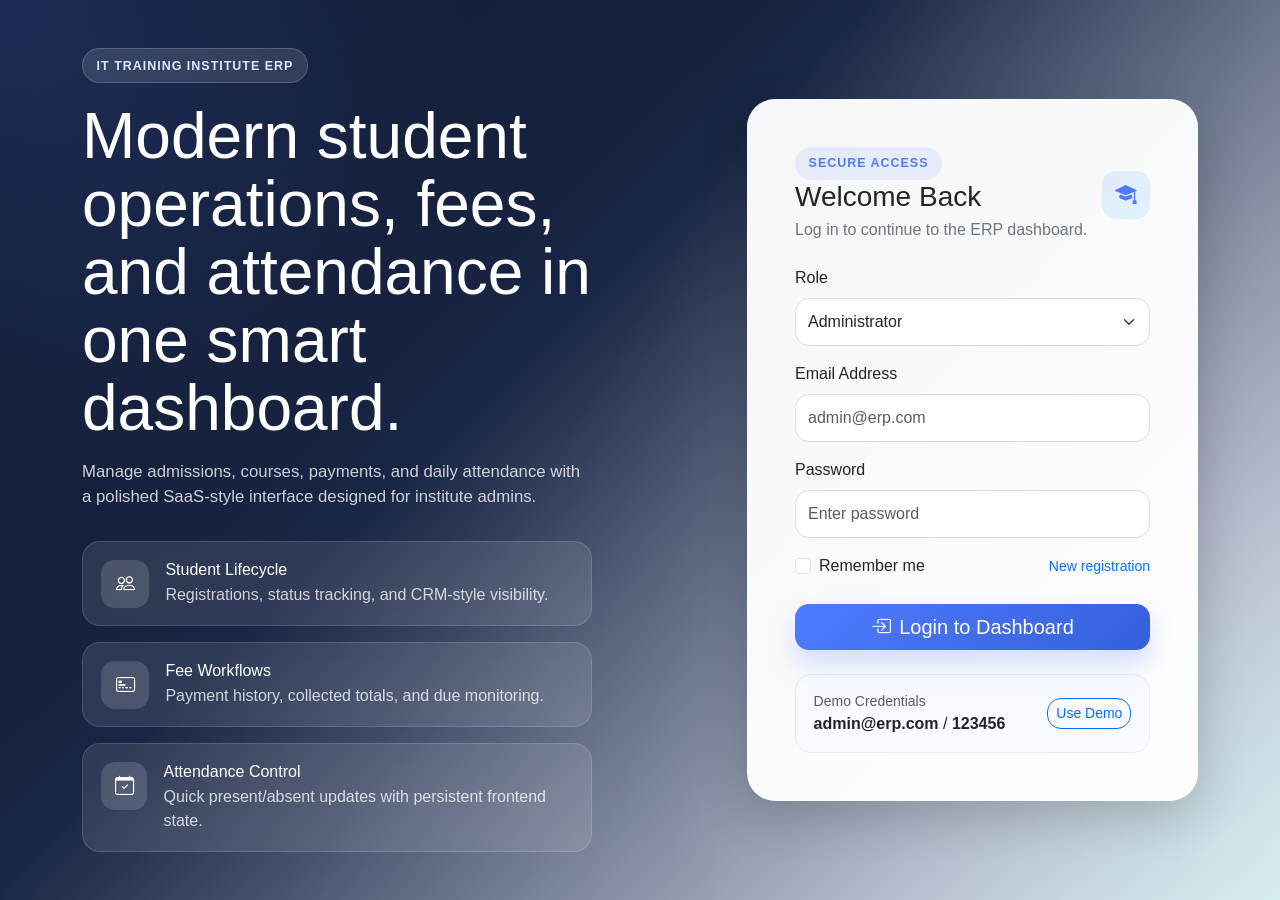
==== index.html @ 1c3b28e7 "first commit" ====
<!DOCTYPE html>
<html lang="en">

<head>
    <meta charset="UTF-8">
    <meta name="viewport" content="width=device-width, initial-scale=1.0">
    <title>ERP Login</title>
    <link href="https://cdn.jsdelivr.net/npm/bootstrap@5.3.3/dist/css/bootstrap.min.css" rel="stylesheet">
    <link rel="stylesheet" href="https://cdn.jsdelivr.net/npm/bootstrap-icons@1.11.3/font/bootstrap-icons.min.css">
    <link rel="stylesheet" href="css/style.css">
</head>

<body class="auth-body" data-page="login">
    <main class="auth-wrapper">
        <section class="auth-hero">
            <div class="auth-overlay"></div>
            <div class="container position-relative">
                <div class="row align-items-center min-vh-100 py-5">
                    <div class="col-lg-6 pe-lg-5">
                        <span class="auth-badge">IT Training Institute ERP</span>
                        <h1 class="auth-title">Modern student operations, fees, and attendance in one smart dashboard.</h1>
                        <p class="auth-copy">
                            Manage admissions, courses, payments, and daily attendance with a polished SaaS-style
                            interface designed for institute admins.
                        </p>
                        <div class="auth-feature-grid">
                            <article class="glass-tile">
                                <i class="bi bi-people"></i>
                                <div>
                                    <h3>Student Lifecycle</h3>
                                    <p>Registrations, status tracking, and CRM-style visibility.</p>
                                </div>
                            </article>
                            <article class="glass-tile">
                                <i class="bi bi-credit-card-2-front"></i>
                                <div>
                                    <h3>Fee Workflows</h3>
                                    <p>Payment history, collected totals, and due monitoring.</p>
                                </div>
                            </article>
                            <article class="glass-tile">
                                <i class="bi bi-calendar-check"></i>
                                <div>
                                    <h3>Attendance Control</h3>
                                    <p>Quick present/absent updates with persistent frontend state.</p>
                                </div>
                            </article>
                        </div>
                    </div>

                    <div class="col-lg-5 ms-auto">
                        <div class="auth-card card border-0 shadow-lg">
                            <div class="card-body p-4 p-lg-5">
                                <div class="d-flex align-items-center justify-content-between mb-4">
                                    <div>
                                        <span class="section-kicker">Secure Access</span>
                                        <h2 class="h3 mb-1">Welcome Back</h2>
                                        <p class="text-secondary mb-0">Log in to continue to the ERP dashboard.</p>
                                    </div>
                                    <div class="brand-chip">
                                        <i class="bi bi-mortarboard-fill"></i>
                                    </div>
                                </div>

                                <form id="loginForm" novalidate>
                                    <div class="mb-3">
                                        <label for="userRole" class="form-label">Role</label>
                                        <select class="form-select" id="userRole" required>
                                            <option value="Administrator">Administrator</option>
                                            <option value="Faculty Coordinator">Faculty Coordinator</option>
                                            <option value="Accounts Manager">Accounts Manager</option>
                                        </select>
                                    </div>

                                    <div class="mb-3">
                                        <label for="userEmail" class="form-label">Email Address</label>
                                        <input type="email" class="form-control" id="userEmail" placeholder="admin@erp.com" required>
                                    </div>

                                    <div class="mb-3">
                                        <label for="userPassword" class="form-label">Password</label>
                                        <input type="password" class="form-control" id="userPassword" placeholder="Enter password" required>
                                    </div>

                                    <div class="d-flex justify-content-between align-items-center mb-4">
                                        <div class="form-check">
                                            <input class="form-check-input" type="checkbox" id="rememberUser">
                                            <label class="form-check-label" for="rememberUser">Remember me</label>
                                        </div>
                                        <a href="registration.html" class="small text-decoration-none">New registration</a>
                                    </div>

                                    <button class="btn btn-primary w-100 btn-lg primary-action" type="submit">
                                        <i class="bi bi-box-arrow-in-right me-2"></i>Login to Dashboard
                                    </button>
                                </form>

                                <div class="demo-login mt-4">
                                    <div>
                                        <span class="text-muted small d-block">Demo Credentials</span>
                                        <strong>admin@erp.com</strong> / <strong>123456</strong>
                                    </div>
                                    <button class="btn btn-outline-primary btn-sm" id="fillDemoBtn" type="button">Use Demo</button>
                                </div>
                            </div>
                        </div>
                    </div>
                </div>
            </div>
        </section>
    </main>

    <script src="https://cdn.jsdelivr.net/npm/bootstrap@5.3.3/dist/js/bootstrap.bundle.min.js"></script>
    <script src="js/script.js"></script>
</body>

</html>
---- css/style.css ----
:root {
    --sidebar-bg: #182544;
    --content-bg: #f4f7fb;
    --panel-bg: #ffffff;
    --primary: #4f7cff;
    --primary-dark: #355fdb;
    --success: #17b26a;
    --warning: #f59e0b;
    --danger: #ef4444;
    --text-main: #182233;
    --text-muted: #6b7280;
    --border-soft: #e6ebf4;
    --shadow-soft: 0 14px 40px rgba(24, 37, 68, 0.08);
    --shadow-strong: 0 24px 64px rgba(15, 23, 42, 0.16);
    --radius-xl: 24px;
    --radius-lg: 18px;
}

* {
    box-sizing: border-box;
}

body {
    margin: 0;
    font-family: "Segoe UI", Tahoma, Geneva, Verdana, sans-serif;
    background: var(--content-bg);
    color: var(--text-main);
}

a {
    text-decoration: none;
}

.auth-body {
    min-height: 100vh;
    background:
        radial-gradient(circle at top left, rgba(79, 124, 255, 0.22), transparent 30%),
        radial-gradient(circle at bottom right, rgba(16, 185, 129, 0.14), transparent 24%),
        linear-gradient(135deg, #0f172a 0%, #182544 40%, #edf2ff 100%);
}

.registration-theme {
    background:
        radial-gradient(circle at top left, rgba(14, 165, 233, 0.18), transparent 30%),
        radial-gradient(circle at bottom right, rgba(245, 158, 11, 0.16), transparent 24%),
        linear-gradient(135deg, #0f172a 0%, #182544 38%, #edf5ff 100%);
}

.auth-wrapper,
.auth-hero {
    position: relative;
}

.auth-overlay {
    position: absolute;
    inset: 0;
    background:
        linear-gradient(115deg, rgba(24, 37, 68, 0.2), transparent 45%),
        linear-gradient(300deg, rgba(255, 255, 255, 0.18), transparent 55%);
}

.auth-badge,
.section-kicker {
    display: inline-flex;
    align-items: center;
    gap: 0.5rem;
    padding: 0.45rem 0.85rem;
    border-radius: 999px;
    font-size: 0.78rem;
    text-transform: uppercase;
    letter-spacing: 0.08em;
    font-weight: 700;
}

.auth-badge {
    color: #dbe7ff;
    background: rgba(255, 255, 255, 0.12);
    border: 1px solid rgba(255, 255, 255, 0.18);
}

.section-kicker {
    color: var(--primary);
    background: rgba(79, 124, 255, 0.1);
}

.auth-title {
    color: #ffffff;
    font-size: clamp(2.4rem, 5vw, 4.2rem);
    line-height: 1.06;
    margin: 1.25rem 0 1rem;
    max-width: 640px;
}

.auth-copy {
    color: rgba(255, 255, 255, 0.78);
    font-size: 1.05rem;
    max-width: 560px;
}

.auth-feature-grid,
.stack-info {
    display: grid;
    gap: 1rem;
    margin-top: 2rem;
}

.glass-tile,
.stack-info-item {
    display: flex;
    gap: 1rem;
    align-items: flex-start;
    padding: 1.1rem 1.15rem;
    border-radius: var(--radius-lg);
    background: rgba(255, 255, 255, 0.1);
    border: 1px solid rgba(255, 255, 255, 0.14);
    backdrop-filter: blur(8px);
    color: #ffffff;
}

.glass-tile i,
.stack-info-item i,
.brand-chip,
.btn-icon {
    width: 48px;
    height: 48px;
    display: inline-flex;
    align-items: center;
    justify-content: center;
    border-radius: 14px;
}

.glass-tile i,
.stack-info-item i {
    background: rgba(255, 255, 255, 0.14);
    font-size: 1.2rem;
}

.glass-tile h3,
.stack-info-item h3 {
    font-size: 1rem;
    margin-bottom: 0.25rem;
}

.glass-tile p,
.stack-info-item p {
    margin: 0;
    color: rgba(255, 255, 255, 0.78);
}

.auth-card {
    border-radius: 28px;
    background: rgba(255, 255, 255, 0.96);
    box-shadow: var(--shadow-strong);
}

.brand-chip {
    background: linear-gradient(135deg, rgba(79, 124, 255, 0.12), rgba(24, 182, 246, 0.12));
    color: var(--primary);
    font-size: 1.35rem;
}

.btn-icon {
    background: #f3f6fb;
    color: var(--text-main);
    border: 1px solid var(--border-soft);
}

.form-control,
.form-select,
.btn {
    border-radius: 14px;
}

.form-control,
.form-select {
    min-height: 48px;
    border-color: #d7dfec;
}

.form-control:focus,
.form-select:focus {
    border-color: rgba(79, 124, 255, 0.55);
    box-shadow: 0 0 0 0.25rem rgba(79, 124, 255, 0.14);
}

.primary-action {
    background: linear-gradient(135deg, var(--primary), var(--primary-dark));
    border: none;
    box-shadow: 0 14px 28px rgba(79, 124, 255, 0.24);
}

.primary-action:hover {
    transform: translateY(-1px);
    background: linear-gradient(135deg, #5f89ff, #2f58d9);
}

.demo-login {
    display: flex;
    justify-content: space-between;
    align-items: center;
    gap: 1rem;
    padding: 1rem 1.1rem;
    border-radius: 16px;
    background: #f8faff;
    border: 1px solid var(--border-soft);
}

.erp-shell {
    display: flex;
    min-height: 100vh;
}

.sidebar {
    width: 280px;
    background:
        linear-gradient(180deg, rgba(255, 255, 255, 0.03), transparent 32%),
        var(--sidebar-bg);
    color: #f8fbff;
    position: fixed;
    inset: 0 auto 0 0;
    z-index: 1030;
    padding: 1.5rem 1.1rem;
    display: flex;
    flex-direction: column;
    gap: 1.5rem;
    box-shadow: 16px 0 34px rgba(24, 37, 68, 0.12);
}

.sidebar-brand {
    display: flex;
    gap: 0.9rem;
    align-items: center;
    padding: 0.7rem;
}

.sidebar-brand-icon {
    width: 48px;
    height: 48px;
    display: inline-flex;
    align-items: center;
    justify-content: center;
    border-radius: 16px;
    background: linear-gradient(135deg, rgba(79, 124, 255, 0.35), rgba(14, 165, 233, 0.24));
    font-size: 1.2rem;
}

.sidebar-brand h2 {
    font-size: 1.05rem;
    margin: 0;
}

.sidebar-brand p {
    margin: 0;
    color: rgba(255, 255, 255, 0.6);
    font-size: 0.85rem;
}

.sidebar-nav {
    display: grid;
    gap: 0.35rem;
}

.sidebar-link {
    display: flex;
    align-items: center;
    gap: 0.9rem;
    padding: 0.95rem 1rem;
    border-radius: 16px;
    color: rgba(255, 255, 255, 0.74);
    transition: all 0.2s ease;
}

.sidebar-link:hover,
.sidebar-link.active {
    color: #ffffff;
    background: rgba(255, 255, 255, 0.1);
    transform: translateX(4px);
}

.sidebar-footer {
    margin-top: auto;
    padding: 1rem;
    border-radius: 18px;
    background: rgba(255, 255, 255, 0.08);
}

.erp-main {
    margin-left: 280px;
    width: calc(100% - 280px);
    min-height: 100vh;
}

.topbar {
    position: sticky;
    top: 0;
    z-index: 1020;
    background: rgba(244, 247, 251, 0.92);
    backdrop-filter: blur(8px);
    border-bottom: 1px solid rgba(230, 235, 244, 0.9);
}

.topbar-inner {
    display: flex;
    align-items: center;
    justify-content: space-between;
    gap: 1rem;
    padding: 1.15rem 2rem;
}

.topbar h1,
.panel-header h2 {
    margin: 0;
}

.topbar p {
    margin: 0;
    color: var(--text-muted);
}

.topbar-user {
    display: flex;
    align-items: center;
    gap: 0.85rem;
    padding: 0.55rem 0.85rem;
    border-radius: 16px;
    background: #ffffff;
    border: 1px solid var(--border-soft);
    box-shadow: var(--shadow-soft);
}

.topbar-user img {
    width: 42px;
    height: 42px;
    object-fit: cover;
    border-radius: 14px;
}

.content-area {
    padding: 2rem;
}

.page-head,
.panel-header,
.panel-toolbar {
    display: flex;
    align-items: center;
    justify-content: space-between;
    gap: 1rem;
}

.page-head {
    align-items: flex-start;
    margin-bottom: 1.75rem;
}

.with-action {
    align-items: end;
}

.page-title {
    font-size: 1.9rem;
    margin: 0.45rem 0 0.4rem;
}

.metric-card,
.panel-card {
    border-radius: var(--radius-xl);
    background: var(--panel-bg);
    box-shadow: var(--shadow-soft);
    border: 1px solid rgba(230, 235, 244, 0.8);
}

.metric-card {
    padding: 1.5rem;
    display: flex;
    align-items: center;
    justify-content: space-between;
    gap: 1rem;
    min-height: 150px;
    position: relative;
    overflow: hidden;
}

.metric-card::after {
    content: "";
    position: absolute;
    right: -24px;
    bottom: -24px;
    width: 110px;
    height: 110px;
    border-radius: 50%;
    opacity: 0.18;
}

.metric-card.primary::after {
    background: var(--primary);
}

.metric-card.success::after {
    background: var(--success);
}

.metric-card.warning::after {
    background: var(--warning);
}

.metric-card span {
    display: block;
    color: var(--text-muted);
    font-weight: 600;
}

.metric-card h3 {
    font-size: 2rem;
    margin: 0.45rem 0;
}

.metric-card small,
.panel-header p {
    color: var(--text-muted);
}

.metric-card i {
    font-size: 2rem;
    width: 64px;
    height: 64px;
    display: inline-flex;
    align-items: center;
    justify-content: center;
    border-radius: 18px;
    background: #f8faff;
}

.panel-card {
    padding: 1.35rem;
}

.panel-header,
.panel-toolbar {
    margin-bottom: 1rem;
}

.search-box {
    position: relative;
    max-width: 360px;
    width: 100%;
}

.search-box i {
    position: absolute;
    left: 14px;
    top: 50%;
    transform: translateY(-50%);
    color: var(--text-muted);
}

.search-box input {
    padding-left: 2.4rem;
}

.custom-table thead th {
    border-bottom-width: 1px;
    border-color: var(--border-soft);
    color: var(--text-muted);
    font-size: 0.82rem;
    text-transform: uppercase;
    letter-spacing: 0.05em;
    font-weight: 700;
}

.custom-table tbody td {
    padding-top: 1rem;
    padding-bottom: 1rem;
    border-color: #eef2f8;
}

.status-badge {
    display: inline-flex;
    padding: 0.45rem 0.8rem;
    border-radius: 999px;
    font-size: 0.78rem;
    font-weight: 700;
}

.status-active,
.status-paid,
.status-present {
    background: rgba(23, 178, 106, 0.12);
    color: #0f9f5c;
}

.status-pending,
.status-partial {
    background: rgba(245, 158, 11, 0.12);
    color: #c68000;
}

.status-completed {
    background: rgba(79, 124, 255, 0.12);
    color: var(--primary-dark);
}

.status-absent {
    background: rgba(239, 68, 68, 0.12);
    color: #d63636;
}

.table-action-group,
.attendance-actions {
    display: flex;
    gap: 0.5rem;
}

.table-action-group {
    justify-content: flex-end;
}

.table-action-btn {
    width: 38px;
    height: 38px;
    border-radius: 12px;
    display: inline-flex;
    align-items: center;
    justify-content: center;
    border: 1px solid var(--border-soft);
    background: #ffffff;
    color: var(--text-main);
    transition: all 0.2s ease;
}

.table-action-btn:hover {
    transform: translateY(-1px);
    box-shadow: var(--shadow-soft);
}

.course-card {
    height: 100%;
    position: relative;
    overflow: hidden;
}

.course-card::before {
    content: "";
    position: absolute;
    inset: auto -35px -35px auto;
    width: 120px;
    height: 120px;
    border-radius: 50%;
    background: rgba(79, 124, 255, 0.08);
}

.course-price {
    font-size: 1.8rem;
    font-weight: 700;
}

.meta-chip-group {
    display: flex;
    flex-wrap: wrap;
    gap: 0.5rem;
    margin: 1rem 0 1.25rem;
}

.meta-chip {
    display: inline-flex;
    gap: 0.4rem;
    align-items: center;
    padding: 0.5rem 0.75rem;
    border-radius: 999px;
    background: #f5f8ff;
    color: var(--text-main);
    font-weight: 600;
    font-size: 0.82rem;
}

.insight-list,
.attendance-summary {
    display: grid;
    gap: 1rem;
}

.insight-item,
.attendance-summary-card {
    padding: 1rem 1.1rem;
    border-radius: 18px;
    background: #f8faff;
    border: 1px solid var(--border-soft);
}

.insight-item h3,
.attendance-summary-card h3 {
    margin: 0;
    font-size: 1.45rem;
}

.insight-item p,
.attendance-summary-card p {
    margin: 0.35rem 0 0;
    color: var(--text-muted);
}

.attendance-summary {
    grid-template-columns: repeat(4, minmax(0, 1fr));
    margin-bottom: 1.25rem;
}

.date-filter {
    min-width: 220px;
}

.profile-card {
    display: flex;
    flex-direction: column;
    align-items: center;
    text-align: center;
    height: 100%;
}

.profile-avatar {
    width: 120px;
    height: 120px;
    border-radius: 28px;
    object-fit: cover;
    margin-bottom: 1rem;
    box-shadow: var(--shadow-soft);
}

.empty-state {
    padding: 2rem;
    text-align: center;
    color: var(--text-muted);
}

.empty-state i {
    display: block;
    font-size: 2rem;
    margin-bottom: 0.5rem;
    color: var(--primary);
}

.modal-content {
    border-radius: 24px;
    box-shadow: var(--shadow-strong);
}

.modal-header,
.modal-footer {
    border-color: var(--border-soft);
}

@media (max-width: 991px) {
    .sidebar {
        position: static;
        width: 100%;
        border-radius: 0 0 24px 24px;
    }

    .erp-shell {
        flex-direction: column;
    }

    .erp-main {
        width: 100%;
        margin-left: 0;
    }

    .topbar-inner,
    .content-area {
        padding-left: 1.25rem;
        padding-right: 1.25rem;
    }

    .attendance-summary {
        grid-template-columns: repeat(2, minmax(0, 1fr));
    }
}

@media (max-width: 767px) {
    .auth-title {
        font-size: 2.35rem;
    }

    .topbar-inner,
    .page-head,
    .panel-header,
    .panel-toolbar {
        flex-direction: column;
        align-items: flex-start;
    }

    .demo-login,
    .attendance-actions,
    .table-action-group {
        flex-wrap: wrap;
    }

    .attendance-summary {
        grid-template-columns: 1fr;
    }

    .date-filter,
    .search-box {
        max-width: 100%;
        width: 100%;
    }
}
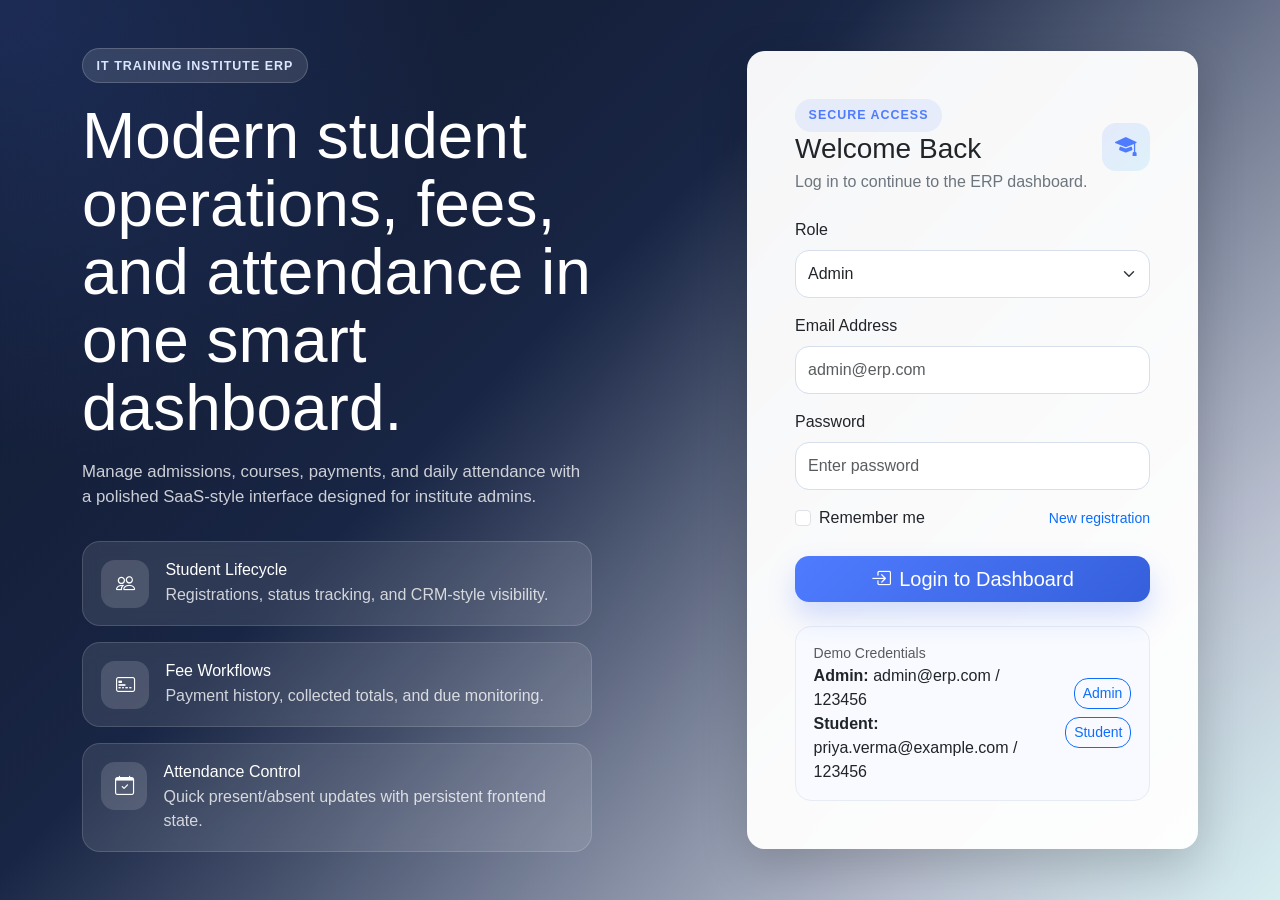
==== commit fc674efd: "Same change in attendence and student-dashbord" ====
--- a/index.html
+++ b/index.html
@@ -66,9 +66,8 @@
                                     <div class="mb-3">
                                         <label for="userRole" class="form-label">Role</label>
                                         <select class="form-select" id="userRole" required>
-                                            <option value="Administrator">Administrator</option>
-                                            <option value="Faculty Coordinator">Faculty Coordinator</option>
-                                            <option value="Accounts Manager">Accounts Manager</option>
+                                            <option value="admin">Admin</option>
+                                            <option value="student">Student</option>
                                         </select>
                                     </div>
 
@@ -90,6 +89,8 @@
                                         <a href="registration.html" class="small text-decoration-none">New registration</a>
                                     </div>
 
+                                    <p class="text-danger small fw-semibold mb-3 d-none" id="loginMessage"></p>
+
                                     <button class="btn btn-primary w-100 btn-lg primary-action" type="submit">
                                         <i class="bi bi-box-arrow-in-right me-2"></i>Login to Dashboard
                                     </button>
@@ -98,9 +99,13 @@
                                 <div class="demo-login mt-4">
                                     <div>
                                         <span class="text-muted small d-block">Demo Credentials</span>
-                                        <strong>admin@erp.com</strong> / <strong>123456</strong>
+                                        <strong>Admin:</strong> admin@erp.com / 123456<br>
+                                        <strong>Student:</strong> priya.verma@example.com / 123456
                                     </div>
-                                    <button class="btn btn-outline-primary btn-sm" id="fillDemoBtn" type="button">Use Demo</button>
+                                    <div class="d-flex gap-2 flex-wrap justify-content-end">
+                                        <button class="btn btn-outline-primary btn-sm" id="fillAdminDemoBtn" type="button">Admin</button>
+                                        <button class="btn btn-outline-primary btn-sm" id="fillStudentDemoBtn" type="button">Student</button>
+                                    </div>
                                 </div>
                             </div>
                         </div>
--- a/css/style.css
+++ b/css/style.css
@@ -14,10 +14,16 @@
     --shadow-strong: 0 24px 64px rgba(15, 23, 42, 0.16);
     --radius-xl: 24px;
     --radius-lg: 18px;
+    --ease-smooth: cubic-bezier(0.22, 1, 0.36, 1);
 }
 
 * {
     box-sizing: border-box;
+}
+
+html {
+    max-width: 100%;
+    overflow-x: hidden;
 }
 
 body {
@@ -25,10 +31,19 @@
     font-family: "Segoe UI", Tahoma, Geneva, Verdana, sans-serif;
     background: var(--content-bg);
     color: var(--text-main);
+    text-rendering: optimizeLegibility;
+    max-width: 100%;
+    overflow-x: hidden;
 }
 
 a {
     text-decoration: none;
+}
+
+img,
+canvas,
+svg {
+    max-width: 100%;
 }
 
 .auth-body {
@@ -49,6 +64,7 @@
 .auth-wrapper,
 .auth-hero {
     position: relative;
+    overflow: hidden;
 }
 
 .auth-overlay {
@@ -57,6 +73,7 @@
     background:
         linear-gradient(115deg, rgba(24, 37, 68, 0.2), transparent 45%),
         linear-gradient(300deg, rgba(255, 255, 255, 0.18), transparent 55%);
+    animation: ambientShift 14s ease-in-out infinite alternate;
 }
 
 .auth-badge,
@@ -115,6 +132,14 @@
     border: 1px solid rgba(255, 255, 255, 0.14);
     backdrop-filter: blur(8px);
     color: #ffffff;
+    transition: transform 0.28s var(--ease-smooth), background 0.28s ease, border-color 0.28s ease;
+}
+
+.glass-tile:hover,
+.stack-info-item:hover {
+    transform: translateY(-4px);
+    background: rgba(255, 255, 255, 0.15);
+    border-color: rgba(255, 255, 255, 0.26);
 }
 
 .glass-tile i,
@@ -151,6 +176,7 @@
     border-radius: 28px;
     background: rgba(255, 255, 255, 0.96);
     box-shadow: var(--shadow-strong);
+    animation: floatIn 0.72s var(--ease-smooth) both;
 }
 
 .brand-chip {
@@ -163,12 +189,20 @@
     background: #f3f6fb;
     color: var(--text-main);
     border: 1px solid var(--border-soft);
+    transition: transform 0.22s var(--ease-smooth), box-shadow 0.22s ease, color 0.22s ease;
+}
+
+.btn-icon:hover {
+    color: var(--primary);
+    transform: translateY(-2px);
+    box-shadow: var(--shadow-soft);
 }
 
 .form-control,
 .form-select,
 .btn {
     border-radius: 14px;
+    transition: transform 0.2s var(--ease-smooth), box-shadow 0.2s ease, border-color 0.2s ease, background 0.2s ease;
 }
 
 .form-control,
@@ -190,8 +224,14 @@
 }
 
 .primary-action:hover {
-    transform: translateY(-1px);
+    transform: translateY(-2px);
     background: linear-gradient(135deg, #5f89ff, #2f58d9);
+    box-shadow: 0 18px 34px rgba(79, 124, 255, 0.32);
+}
+
+.primary-action:active,
+.btn:active {
+    transform: translateY(0) scale(0.98);
 }
 
 .demo-login {
@@ -203,6 +243,13 @@
     border-radius: 16px;
     background: #f8faff;
     border: 1px solid var(--border-soft);
+    transition: transform 0.26s var(--ease-smooth), box-shadow 0.26s ease, border-color 0.26s ease;
+}
+
+.demo-login:hover {
+    transform: translateY(-3px);
+    border-color: rgba(79, 124, 255, 0.22);
+    box-shadow: var(--shadow-soft);
 }
 
 .erp-shell {
@@ -224,6 +271,7 @@
     flex-direction: column;
     gap: 1.5rem;
     box-shadow: 16px 0 34px rgba(24, 37, 68, 0.12);
+    animation: slideInLeft 0.58s var(--ease-smooth) both;
 }
 
 .sidebar-brand {
@@ -242,6 +290,12 @@
     border-radius: 16px;
     background: linear-gradient(135deg, rgba(79, 124, 255, 0.35), rgba(14, 165, 233, 0.24));
     font-size: 1.2rem;
+    transition: transform 0.28s var(--ease-smooth), box-shadow 0.28s ease;
+}
+
+.sidebar-brand:hover .sidebar-brand-icon {
+    transform: rotate(-6deg) scale(1.04);
+    box-shadow: 0 12px 24px rgba(79, 124, 255, 0.22);
 }
 
 .sidebar-brand h2 {
@@ -267,7 +321,21 @@
     padding: 0.95rem 1rem;
     border-radius: 16px;
     color: rgba(255, 255, 255, 0.74);
-    transition: all 0.2s ease;
+    position: relative;
+    overflow: hidden;
+    transition: transform 0.24s var(--ease-smooth), background 0.24s ease, color 0.24s ease;
+}
+
+.sidebar-link::before {
+    content: "";
+    position: absolute;
+    inset: 10px auto 10px 0;
+    width: 3px;
+    border-radius: 999px;
+    background: #8fb2ff;
+    opacity: 0;
+    transform: scaleY(0.35);
+    transition: opacity 0.24s ease, transform 0.24s var(--ease-smooth);
 }
 
 .sidebar-link:hover,
@@ -275,6 +343,12 @@
     color: #ffffff;
     background: rgba(255, 255, 255, 0.1);
     transform: translateX(4px);
+}
+
+.sidebar-link:hover::before,
+.sidebar-link.active::before {
+    opacity: 1;
+    transform: scaleY(1);
 }
 
 .sidebar-footer {
@@ -297,6 +371,7 @@
     background: rgba(244, 247, 251, 0.92);
     backdrop-filter: blur(8px);
     border-bottom: 1px solid rgba(230, 235, 244, 0.9);
+    animation: dropIn 0.5s var(--ease-smooth) both;
 }
 
 .topbar-inner {
@@ -326,6 +401,12 @@
     background: #ffffff;
     border: 1px solid var(--border-soft);
     box-shadow: var(--shadow-soft);
+    transition: transform 0.24s var(--ease-smooth), box-shadow 0.24s ease;
+}
+
+.topbar-user:hover {
+    transform: translateY(-2px);
+    box-shadow: 0 18px 42px rgba(24, 37, 68, 0.12);
 }
 
 .topbar-user img {
@@ -337,6 +418,7 @@
 
 .content-area {
     padding: 2rem;
+    animation: fadeUp 0.62s var(--ease-smooth) both;
 }
 
 .page-head,
@@ -368,6 +450,15 @@
     background: var(--panel-bg);
     box-shadow: var(--shadow-soft);
     border: 1px solid rgba(230, 235, 244, 0.8);
+    transition: transform 0.28s var(--ease-smooth), box-shadow 0.28s ease, border-color 0.28s ease;
+}
+
+.metric-card:hover,
+.panel-card:hover,
+.card:hover {
+    transform: translateY(-5px);
+    border-color: rgba(79, 124, 255, 0.18);
+    box-shadow: 0 22px 54px rgba(24, 37, 68, 0.13);
 }
 
 .metric-card {
@@ -379,6 +470,7 @@
     min-height: 150px;
     position: relative;
     overflow: hidden;
+    animation: fadeUp 0.58s var(--ease-smooth) both;
 }
 
 .metric-card::after {
@@ -390,6 +482,12 @@
     height: 110px;
     border-radius: 50%;
     opacity: 0.18;
+    transition: transform 0.35s var(--ease-smooth), opacity 0.35s ease;
+}
+
+.metric-card:hover::after {
+    transform: scale(1.18) translate(-4px, -4px);
+    opacity: 0.24;
 }
 
 .metric-card.primary::after {
@@ -429,10 +527,17 @@
     justify-content: center;
     border-radius: 18px;
     background: #f8faff;
+    transition: transform 0.32s var(--ease-smooth), color 0.32s ease;
+}
+
+.metric-card:hover i {
+    color: var(--primary);
+    transform: translateY(-3px) rotate(-4deg);
 }
 
 .panel-card {
     padding: 1.35rem;
+    animation: fadeUp 0.64s var(--ease-smooth) both;
 }
 
 .panel-header,
@@ -456,6 +561,10 @@
 
 .search-box input {
     padding-left: 2.4rem;
+}
+
+.search-box:focus-within i {
+    color: var(--primary);
 }
 
 .custom-table thead th {
@@ -466,12 +575,27 @@
     text-transform: uppercase;
     letter-spacing: 0.05em;
     font-weight: 700;
+    white-space: nowrap;
 }
 
 .custom-table tbody td {
     padding-top: 1rem;
     padding-bottom: 1rem;
     border-color: #eef2f8;
+    vertical-align: middle;
+}
+
+.table-responsive {
+    -webkit-overflow-scrolling: touch;
+}
+
+.custom-table tbody tr {
+    transition: background 0.2s ease, transform 0.2s var(--ease-smooth);
+}
+
+.custom-table tbody tr:hover {
+    background: #f8faff;
+    transform: translateX(3px);
 }
 
 .status-badge {
@@ -480,6 +604,11 @@
     border-radius: 999px;
     font-size: 0.78rem;
     font-weight: 700;
+    transition: transform 0.22s var(--ease-smooth);
+}
+
+.status-badge:hover {
+    transform: translateY(-1px);
 }
 
 .status-active,
@@ -525,12 +654,14 @@
     border: 1px solid var(--border-soft);
     background: #ffffff;
     color: var(--text-main);
-    transition: all 0.2s ease;
+    transition: transform 0.22s var(--ease-smooth), box-shadow 0.22s ease, color 0.22s ease, border-color 0.22s ease;
 }
 
 .table-action-btn:hover {
-    transform: translateY(-1px);
+    transform: translateY(-2px);
     box-shadow: var(--shadow-soft);
+    color: var(--primary);
+    border-color: rgba(79, 124, 255, 0.24);
 }
 
 .course-card {
@@ -547,6 +678,12 @@
     height: 120px;
     border-radius: 50%;
     background: rgba(79, 124, 255, 0.08);
+    transition: transform 0.35s var(--ease-smooth), opacity 0.35s ease;
+}
+
+.course-card:hover::before {
+    transform: scale(1.25);
+    opacity: 0.9;
 }
 
 .course-price {
@@ -571,6 +708,12 @@
     color: var(--text-main);
     font-weight: 600;
     font-size: 0.82rem;
+    transition: transform 0.2s var(--ease-smooth), background 0.2s ease;
+}
+
+.meta-chip:hover {
+    transform: translateY(-2px);
+    background: #eef4ff;
 }
 
 .insight-list,
@@ -585,6 +728,14 @@
     border-radius: 18px;
     background: #f8faff;
     border: 1px solid var(--border-soft);
+    transition: transform 0.24s var(--ease-smooth), background 0.24s ease, border-color 0.24s ease;
+}
+
+.insight-item:hover,
+.attendance-summary-card:hover {
+    transform: translateY(-3px);
+    background: #ffffff;
+    border-color: rgba(79, 124, 255, 0.2);
 }
 
 .insight-item h3,
@@ -602,6 +753,22 @@
 .attendance-summary {
     grid-template-columns: repeat(4, minmax(0, 1fr));
     margin-bottom: 1.25rem;
+}
+
+.attendance-submit-bar {
+    display: flex;
+    justify-content: space-between;
+    align-items: center;
+    gap: 1rem;
+    padding: 1rem 1.1rem;
+    margin-bottom: 1rem;
+    border-radius: 18px;
+    background: #f8faff;
+    border: 1px solid var(--border-soft);
+}
+
+.student-attendance-summary {
+    padding: 1.2rem 1.2rem 0;
 }
 
 .date-filter {
@@ -638,14 +805,385 @@
     color: var(--primary);
 }
 
+.student-detail-body {
+    min-height: 100vh;
+    background: #eef0f3;
+    color: #202532;
+}
+
+.student-topbar {
+    min-height: 58px;
+    display: flex;
+    align-items: center;
+    justify-content: space-between;
+    gap: 1rem;
+    padding: 0.75rem 1.5rem;
+    background: #252938;
+    color: #fff;
+    box-shadow: 0 2px 8px rgba(19, 23, 34, 0.18);
+    animation: dropIn 0.5s var(--ease-smooth) both;
+}
+
+.student-topbar-title {
+    display: block;
+    font-size: 1.05rem;
+    font-weight: 700;
+}
+
+.student-topbar small {
+    display: block;
+    color: rgba(255, 255, 255, 0.68);
+}
+
+.student-detail-layout {
+    display: grid;
+    grid-template-columns: 410px minmax(0, 1fr);
+    gap: 0;
+    min-height: calc(100vh - 58px);
+}
+
+.student-summary-card {
+    margin: 0.75rem 0 0.75rem 1.1rem;
+    padding: 1.25rem 1.55rem 2rem;
+    background: #fff;
+    border: 1px solid #d8dce2;
+    box-shadow: 0 1px 3px rgba(19, 23, 34, 0.14);
+    animation: slideInLeft 0.6s var(--ease-smooth) both;
+}
+
+.student-avatar {
+    width: 126px;
+    height: 126px;
+    margin: 0 auto 0.75rem;
+    display: grid;
+    place-items: center;
+    border-radius: 50%;
+    background: linear-gradient(145deg, #f7f7f8, #e5e7eb);
+    border: 5px solid #d8dce5;
+    color: #777;
+    transition: transform 0.32s var(--ease-smooth), box-shadow 0.32s ease;
+}
+
+.student-summary-card:hover .student-avatar {
+    transform: translateY(-3px) scale(1.03);
+    box-shadow: 0 16px 34px rgba(19, 23, 34, 0.14);
+}
+
+.student-avatar i {
+    font-size: 4.25rem;
+}
+
+.student-summary-card h1 {
+    margin: 0 0 0.8rem;
+    font-size: 1.7rem;
+    font-weight: 500;
+    text-align: center;
+}
+
+.student-summary-list {
+    margin: 0;
+}
+
+.student-summary-list div {
+    display: grid;
+    grid-template-columns: 150px minmax(0, 1fr);
+    gap: 1rem;
+    align-items: center;
+    min-height: 50px;
+    border-top: 1px solid #d8dce2;
+}
+
+.student-summary-list div:last-child {
+    border-bottom: 1px solid #d8dce2;
+}
+
+.student-summary-list dt {
+    font-weight: 700;
+}
+
+.student-summary-list dd {
+    margin: 0;
+    color: #009fe3;
+    text-align: right;
+    overflow-wrap: anywhere;
+}
+
+.student-detail-panel {
+    margin-top: 0.75rem;
+    background: #fff;
+    border-left: 1px solid #d8dce2;
+    overflow-x: hidden;
+    animation: fadeUp 0.64s var(--ease-smooth) both;
+}
+
+.student-tabs {
+    min-height: 50px;
+    padding-left: 0.75rem;
+    border-bottom: 1px solid #eef0f3;
+    flex-wrap: nowrap;
+    overflow-x: auto;
+    overflow-y: hidden;
+    scrollbar-width: thin;
+}
+
+.student-tabs .nav-link {
+    flex: 0 0 auto;
+    min-width: 88px;
+    height: 50px;
+    border: 0;
+    border-radius: 0;
+    color: #202532;
+    background: transparent;
+    font-weight: 500;
+    position: relative;
+    transition: color 0.22s ease, background 0.22s ease;
+}
+
+.student-tabs .nav-link.active {
+    color: #202532;
+    border-bottom: 2px solid #f5a623;
+}
+
+.student-tabs .nav-link:hover {
+    background: #fafbfc;
+    color: var(--primary-dark);
+}
+
+.student-section {
+    border-bottom: 1px solid #e5e8ed;
+    background: #fff;
+    animation: fadeUp 0.52s var(--ease-smooth) both;
+}
+
+.student-section h2 {
+    margin: 0;
+    padding: 0.75rem 1.2rem;
+    background: #f5f6f8;
+    border-bottom: 1px solid #d8dce2;
+    font-size: 1.15rem;
+    font-weight: 700;
+    color: #000;
+}
+
+.student-info-grid {
+    display: grid;
+    grid-template-columns: minmax(180px, 42%) minmax(220px, 58%);
+    padding: 0.75rem 1.2rem 2.6rem;
+}
+
+.student-info-grid span,
+.student-info-grid strong {
+    min-height: 37px;
+    display: flex;
+    align-items: center;
+    border-bottom: 1px solid #f0f2f5;
+    font-size: 1rem;
+    font-weight: 400;
+}
+
+.student-info-grid strong {
+    font-weight: 500;
+}
+
+.student-info-grid.two-column {
+    grid-template-columns: minmax(180px, 34%) minmax(220px, 66%);
+    padding-bottom: 1.6rem;
+}
+
+.guardian-content {
+    display: grid;
+    grid-template-columns: minmax(0, 1fr) 220px;
+    gap: 1.5rem;
+    align-items: center;
+    padding-right: 2rem;
+}
+
+.guardian-content .student-info-grid {
+    padding-right: 0;
+}
+
+.guardian-photo {
+    width: 128px;
+    height: 128px;
+    justify-self: center;
+    display: grid;
+    place-items: center;
+    align-content: center;
+    border-radius: 50%;
+    border: 5px solid #d8dce5;
+    background: linear-gradient(145deg, #f9fafb, #eceff3);
+    color: #a0a4aa;
+    text-align: center;
+    text-transform: uppercase;
+    font-size: 0.72rem;
+    font-weight: 700;
+    transition: transform 0.28s var(--ease-smooth), border-color 0.28s ease;
+}
+
+.guardian-photo:hover {
+    transform: translateY(-3px);
+    border-color: #c8d8f4;
+}
+
+.guardian-photo i {
+    font-size: 2rem;
+}
+
+.student-timeline {
+    display: grid;
+    gap: 0.75rem;
+    padding: 1.2rem;
+}
+
+.student-timeline div {
+    display: flex;
+    justify-content: space-between;
+    gap: 1rem;
+    padding: 0.9rem 1rem;
+    border: 1px solid #e5e8ed;
+    background: #fbfcfe;
+    transition: transform 0.24s var(--ease-smooth), border-color 0.24s ease, background 0.24s ease;
+}
+
+.student-timeline div:hover {
+    transform: translateX(4px);
+    border-color: rgba(79, 124, 255, 0.22);
+    background: #ffffff;
+}
+
+.student-timeline span {
+    color: #697386;
+}
+
 .modal-content {
     border-radius: 24px;
     box-shadow: var(--shadow-strong);
+    animation: scaleIn 0.28s var(--ease-smooth) both;
 }
 
 .modal-header,
 .modal-footer {
     border-color: var(--border-soft);
+}
+
+.auth-badge,
+.section-kicker,
+.auth-title,
+.auth-copy,
+.auth-feature-grid {
+    animation: fadeUp 0.7s var(--ease-smooth) both;
+}
+
+.auth-title {
+    animation-delay: 0.08s;
+}
+
+.auth-copy {
+    animation-delay: 0.16s;
+}
+
+.auth-feature-grid {
+    animation-delay: 0.24s;
+}
+
+.metric-card:nth-child(1),
+.row > *:nth-child(1) .metric-card,
+.row > *:nth-child(1) .panel-card {
+    animation-delay: 0.04s;
+}
+
+.metric-card:nth-child(2),
+.row > *:nth-child(2) .metric-card,
+.row > *:nth-child(2) .panel-card {
+    animation-delay: 0.1s;
+}
+
+.metric-card:nth-child(3),
+.row > *:nth-child(3) .metric-card,
+.row > *:nth-child(3) .panel-card {
+    animation-delay: 0.16s;
+}
+
+.card {
+    border-radius: var(--radius-lg);
+    transition: transform 0.28s var(--ease-smooth), box-shadow 0.28s ease, border-color 0.28s ease;
+}
+
+@keyframes fadeUp {
+    from {
+        opacity: 0;
+        transform: translateY(16px);
+    }
+    to {
+        opacity: 1;
+        transform: translateY(0);
+    }
+}
+
+@keyframes floatIn {
+    from {
+        opacity: 0;
+        transform: translateY(20px) scale(0.98);
+    }
+    to {
+        opacity: 1;
+        transform: translateY(0) scale(1);
+    }
+}
+
+@keyframes slideInLeft {
+    from {
+        opacity: 0;
+        transform: translateX(-18px);
+    }
+    to {
+        opacity: 1;
+        transform: translateX(0);
+    }
+}
+
+@keyframes dropIn {
+    from {
+        opacity: 0;
+        transform: translateY(-10px);
+    }
+    to {
+        opacity: 1;
+        transform: translateY(0);
+    }
+}
+
+@keyframes scaleIn {
+    from {
+        opacity: 0;
+        transform: scale(0.98);
+    }
+    to {
+        opacity: 1;
+        transform: scale(1);
+    }
+}
+
+@keyframes ambientShift {
+    from {
+        opacity: 0.76;
+        transform: scale(1);
+    }
+    to {
+        opacity: 1;
+        transform: scale(1.04);
+    }
+}
+
+@media (prefers-reduced-motion: reduce) {
+    *,
+    *::before,
+    *::after {
+        animation-duration: 0.01ms !important;
+        animation-iteration-count: 1 !important;
+        scroll-behavior: auto !important;
+        transition-duration: 0.01ms !important;
+    }
 }
 
 @media (max-width: 991px) {
@@ -653,6 +1191,8 @@
         position: static;
         width: 100%;
         border-radius: 0 0 24px 24px;
+        padding: 1rem;
+        gap: 1rem;
     }
 
     .erp-shell {
@@ -670,14 +1210,76 @@
         padding-right: 1.25rem;
     }
 
+    .sidebar-nav {
+        grid-template-columns: repeat(auto-fit, minmax(145px, 1fr));
+    }
+
+    .sidebar-link {
+        padding: 0.85rem 0.9rem;
+    }
+
+    .sidebar-footer {
+        display: none;
+    }
+
     .attendance-summary {
         grid-template-columns: repeat(2, minmax(0, 1fr));
     }
+
+    .student-detail-layout {
+        grid-template-columns: 1fr;
+    }
+
+    .student-summary-card {
+        margin: 1rem;
+    }
+
+    .student-detail-panel {
+        margin: 0 1rem 1rem;
+        border-left: 0;
+    }
 }
 
 @media (max-width: 767px) {
+    .auth-body,
+    .registration-theme {
+        min-height: 100vh;
+    }
+
     .auth-title {
-        font-size: 2.35rem;
+        font-size: 2.15rem;
+        line-height: 1.12;
+    }
+
+    .auth-copy {
+        font-size: 0.98rem;
+    }
+
+    .auth-card {
+        border-radius: 20px;
+    }
+
+    .glass-tile,
+    .stack-info-item {
+        padding: 0.95rem;
+    }
+
+    .brand-chip,
+    .glass-tile i,
+    .stack-info-item i,
+    .btn-icon {
+        width: 42px;
+        height: 42px;
+        border-radius: 12px;
+        flex: 0 0 42px;
+    }
+
+    .content-area {
+        padding: 1rem;
+    }
+
+    .page-title {
+        font-size: 1.5rem;
     }
 
     .topbar-inner,
@@ -688,10 +1290,53 @@
         align-items: flex-start;
     }
 
+    .topbar-user,
+    .page-head .btn,
+    .with-action > .btn {
+        width: 100%;
+    }
+
+    .panel-card,
+    .metric-card {
+        border-radius: 18px;
+        padding: 1rem;
+    }
+
+    .metric-card {
+        min-height: 130px;
+    }
+
+    .metric-card h3 {
+        font-size: 1.65rem;
+    }
+
+    .metric-card i {
+        width: 54px;
+        height: 54px;
+        font-size: 1.6rem;
+    }
+
     .demo-login,
+    .attendance-submit-bar,
     .attendance-actions,
     .table-action-group {
         flex-wrap: wrap;
+    }
+
+    .attendance-submit-bar {
+        align-items: stretch;
+    }
+
+    .attendance-submit-bar .btn {
+        width: 100%;
+    }
+
+    .attendance-actions .btn {
+        flex: 1 1 92px;
+    }
+
+    .custom-table {
+        min-width: 640px;
     }
 
     .attendance-summary {
@@ -703,4 +1348,145 @@
         max-width: 100%;
         width: 100%;
     }
-}
+
+    .student-topbar,
+    .student-timeline div {
+        flex-direction: column;
+        align-items: flex-start;
+    }
+
+    .student-topbar {
+        padding: 0.9rem 1rem;
+    }
+
+    .student-detail-panel,
+    .student-summary-card {
+        margin-left: 0.75rem;
+        margin-right: 0.75rem;
+    }
+
+    .student-summary-card {
+        padding: 1rem;
+    }
+
+    .student-avatar {
+        width: 104px;
+        height: 104px;
+    }
+
+    .student-avatar i {
+        font-size: 3.4rem;
+    }
+
+    .student-summary-list div,
+    .student-info-grid,
+    .student-info-grid.two-column,
+    .guardian-content {
+        grid-template-columns: 1fr;
+    }
+
+    .student-summary-list dd {
+        text-align: left;
+    }
+
+    .student-info-grid {
+        padding-bottom: 1.2rem;
+    }
+
+    .student-info-grid span {
+        min-height: auto;
+        padding-top: 0.85rem;
+        border-bottom: 0;
+        color: #697386;
+    }
+
+    .student-info-grid strong {
+        min-height: auto;
+        padding-bottom: 0.85rem;
+    }
+
+    .guardian-content {
+        padding-right: 0;
+    }
+}
+
+@media (max-width: 575px) {
+    .container,
+    .container-fluid {
+        padding-left: 1rem;
+        padding-right: 1rem;
+    }
+
+    .auth-feature-grid,
+    .stack-info {
+        margin-top: 1.25rem;
+    }
+
+    .auth-title {
+        font-size: 1.9rem;
+    }
+
+    .section-kicker,
+    .auth-badge {
+        max-width: 100%;
+        white-space: normal;
+    }
+
+    .sidebar-brand {
+        padding: 0.35rem;
+    }
+
+    .sidebar-nav {
+        grid-template-columns: 1fr 1fr;
+        gap: 0.45rem;
+    }
+
+    .sidebar-link {
+        gap: 0.55rem;
+        padding: 0.75rem;
+        border-radius: 14px;
+        font-size: 0.9rem;
+    }
+
+    .topbar-inner {
+        padding: 1rem;
+    }
+
+    .topbar h1 {
+        font-size: 1.35rem;
+    }
+
+    .topbar-user {
+        box-shadow: none;
+    }
+
+    .demo-login {
+        align-items: flex-start;
+    }
+
+    .demo-login .btn {
+        flex: 1 1 92px;
+    }
+
+    .modal-dialog {
+        margin: 0.75rem;
+    }
+
+    .modal-content {
+        border-radius: 18px;
+    }
+
+    .student-tabs {
+        padding-left: 0;
+    }
+
+    .student-tabs .nav-link {
+        min-width: 96px;
+        padding-left: 0.85rem;
+        padding-right: 0.85rem;
+    }
+
+    .student-attendance-summary {
+        padding: 1rem 1rem 0;
+    }
+}
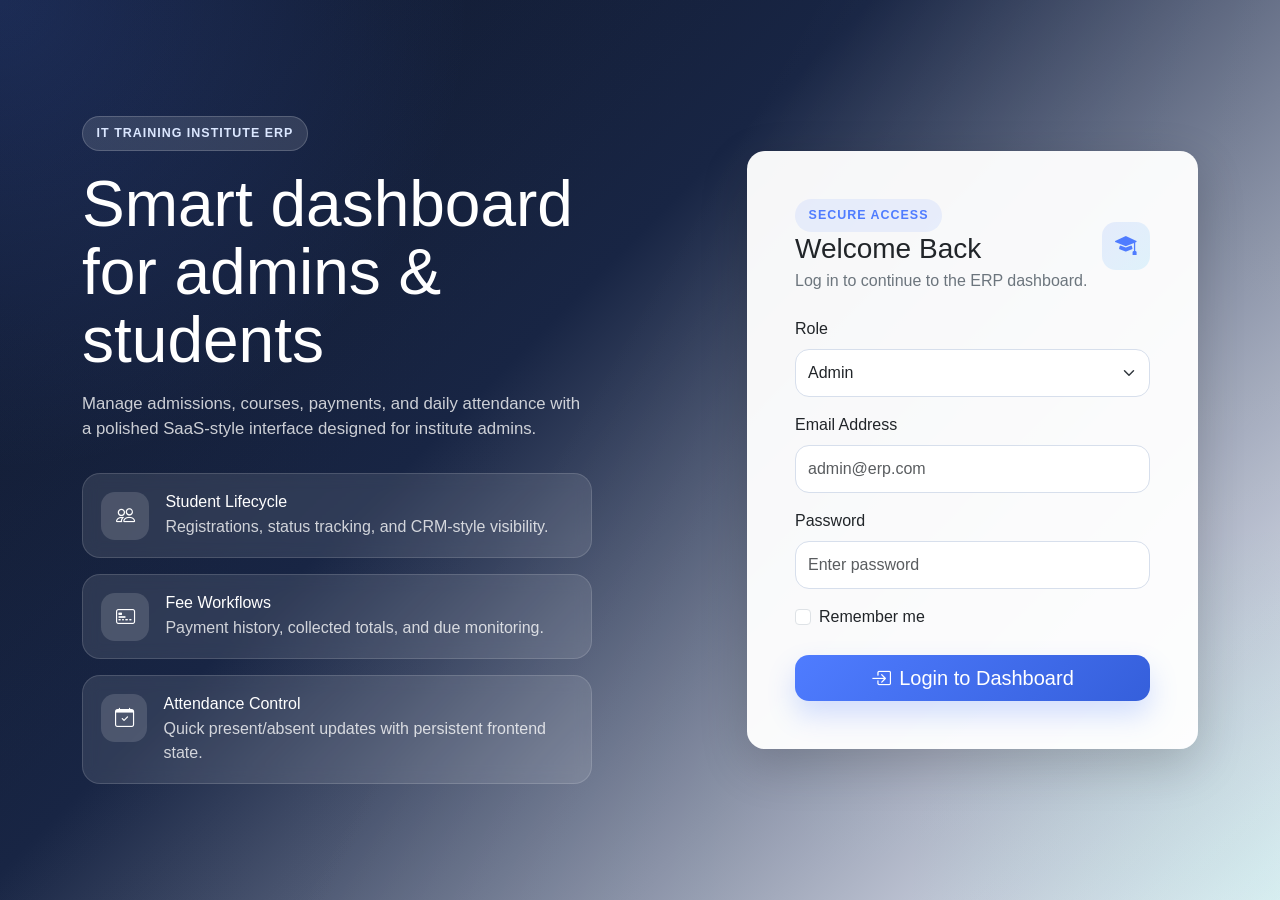
==== commit 172d21ee: "Update the function and same UI" ====
--- a/index.html
+++ b/index.html
@@ -18,7 +18,7 @@
                 <div class="row align-items-center min-vh-100 py-5">
                     <div class="col-lg-6 pe-lg-5">
                         <span class="auth-badge">IT Training Institute ERP</span>
-                        <h1 class="auth-title">Modern student operations, fees, and attendance in one smart dashboard.</h1>
+                        <h1 class="auth-title">Smart dashboard for admins & students</h1>
                         <p class="auth-copy">
                             Manage admissions, courses, payments, and daily attendance with a polished SaaS-style
                             interface designed for institute admins.
@@ -81,12 +81,13 @@
                                         <input type="password" class="form-control" id="userPassword" placeholder="Enter password" required>
                                     </div>
 
+                    
                                     <div class="d-flex justify-content-between align-items-center mb-4">
                                         <div class="form-check">
                                             <input class="form-check-input" type="checkbox" id="rememberUser">
                                             <label class="form-check-label" for="rememberUser">Remember me</label>
                                         </div>
-                                        <a href="registration.html" class="small text-decoration-none">New registration</a>
+                                        
                                     </div>
 
                                     <p class="text-danger small fw-semibold mb-3 d-none" id="loginMessage"></p>
@@ -96,17 +97,7 @@
                                     </button>
                                 </form>
 
-                                <div class="demo-login mt-4">
-                                    <div>
-                                        <span class="text-muted small d-block">Demo Credentials</span>
-                                        <strong>Admin:</strong> admin@erp.com / 123456<br>
-                                        <strong>Student:</strong> priya.verma@example.com / 123456
-                                    </div>
-                                    <div class="d-flex gap-2 flex-wrap justify-content-end">
-                                        <button class="btn btn-outline-primary btn-sm" id="fillAdminDemoBtn" type="button">Admin</button>
-                                        <button class="btn btn-outline-primary btn-sm" id="fillStudentDemoBtn" type="button">Student</button>
-                                    </div>
-                                </div>
+                                
                             </div>
                         </div>
                     </div>
